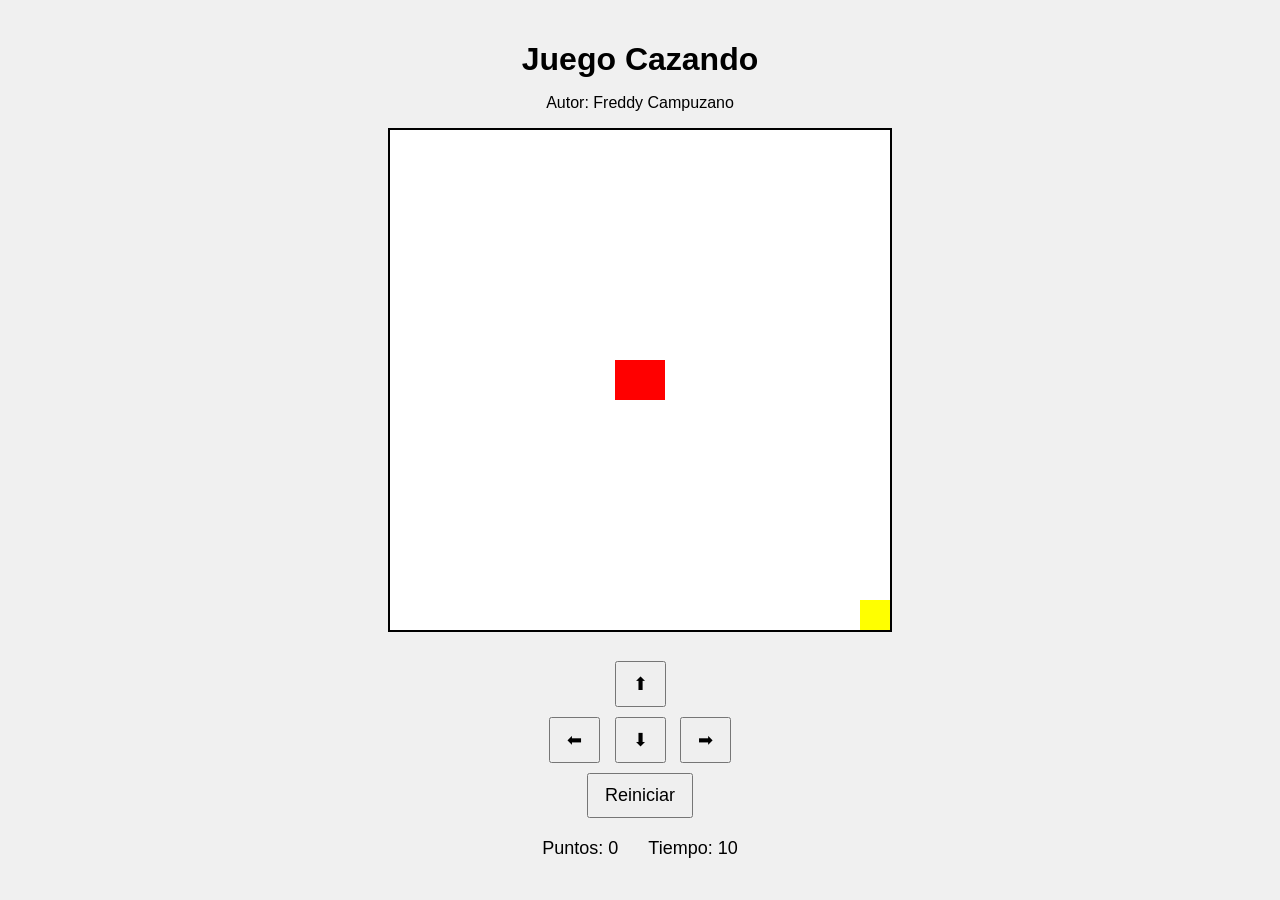
==== index.html @ cdc03d78 "actualizacion a index.html" ====
<!DOCTYPE html>
<html>
<head>
  <title>Juego Cazando</title>
  <link rel="stylesheet" href="cazando.css">
  <script src="utilitarios.js"></script>
</head>
<body onload="iniciarJuego();">

  <h1>Juego Cazando</h1>
  <p>Autor: Freddy Campuzano</p>
  <canvas id="areaJuego" width="500" height="500"></canvas>

  <div class="controles">
    <button onclick="moverArriba()">⬆</button>
    <br>
    <button onclick="moverIzquierda()">⬅</button>
    <button onclick="moverAbajo()">⬇</button>
    <button onclick="moverDerecha()">➡</button>
    <br>
    <button onclick="reiniciarJuego()">Reiniciar</button>
  </div>


  <div class="panel">
    <span>Puntos: <span id="puntos">0</span></span>
    <span>Tiempo: <span id="tiempo">10</span></span>
  </div>

  <p id="mensaje"></p>

  <script src="cazando.js"></script>
</body>
</html>
---- cazando.css ----
body {
  text-align: center;
  font-family: Arial, sans-serif;
  background: #f0f0f0;
  margin: 0;
  padding: 20px;
}

h1 {
  margin-bottom: 5px;
}

.panel {
  margin: 15px 0;
  font-size: 18px;
  display: flex;
  justify-content: center;
  gap: 30px;
}

canvas {
  background: white;
  border: 2px solid black;
}

.controles {
  margin-top: 20px;
}

button {
  margin: 5px;
  padding: 10px 16px;
  font-size: 18px;
  cursor: pointer;
}

#mensaje {
  font-size: 20px;
  font-weight: bold;
  color: darkred;
  margin-top: 15px;
}
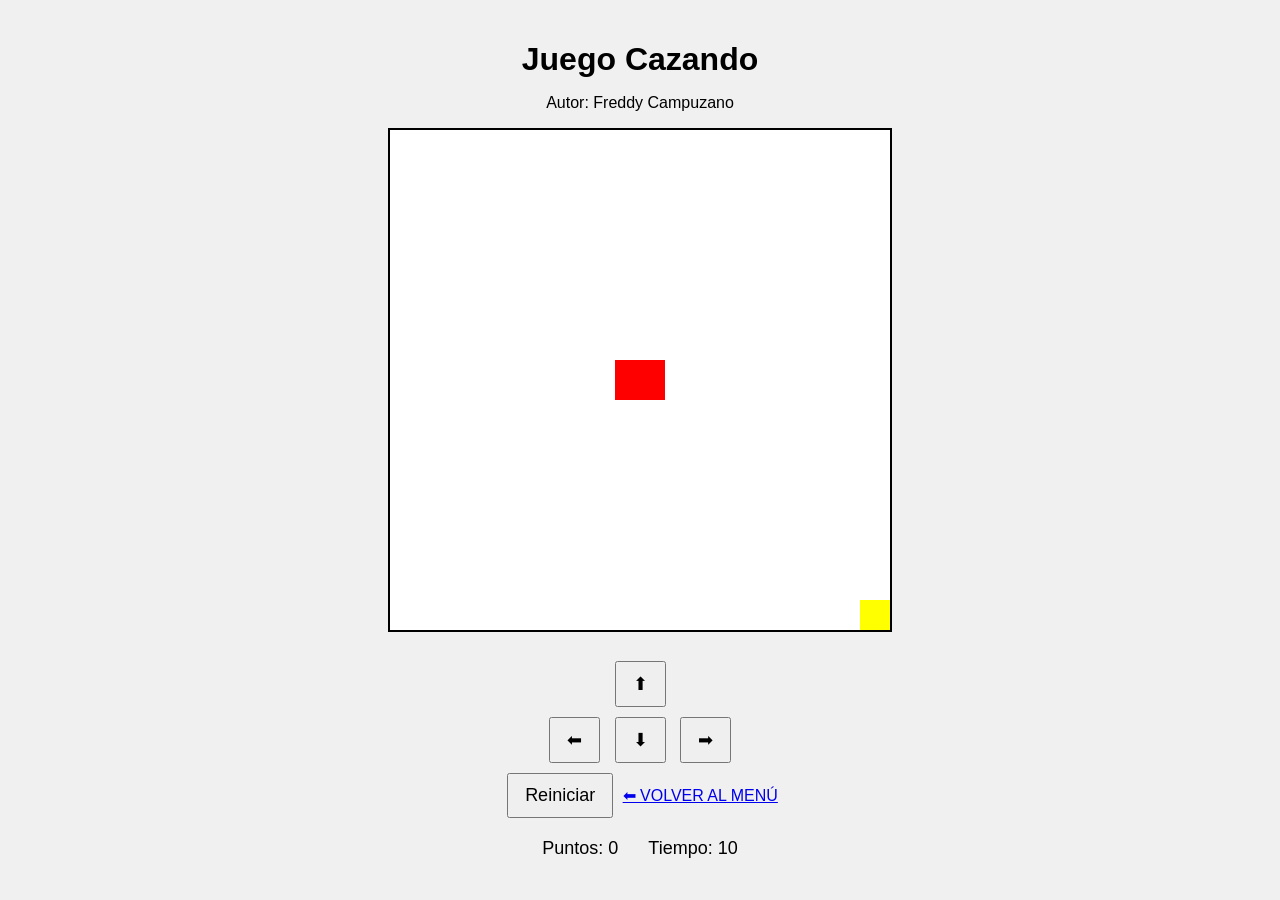
==== commit e7a148a6: "regresar menu" ====
--- a/index.html
+++ b/index.html
@@ -19,6 +19,9 @@
     <button onclick="moverDerecha()">➡</button>
     <br>
     <button onclick="reiniciarJuego()">Reiniciar</button>
+    <a href="https://TU-MENU-REAL.vercel.app" class="botonMenu">
+    ⬅ VOLVER AL MENÚ
+    </a>
   </div>
 
 
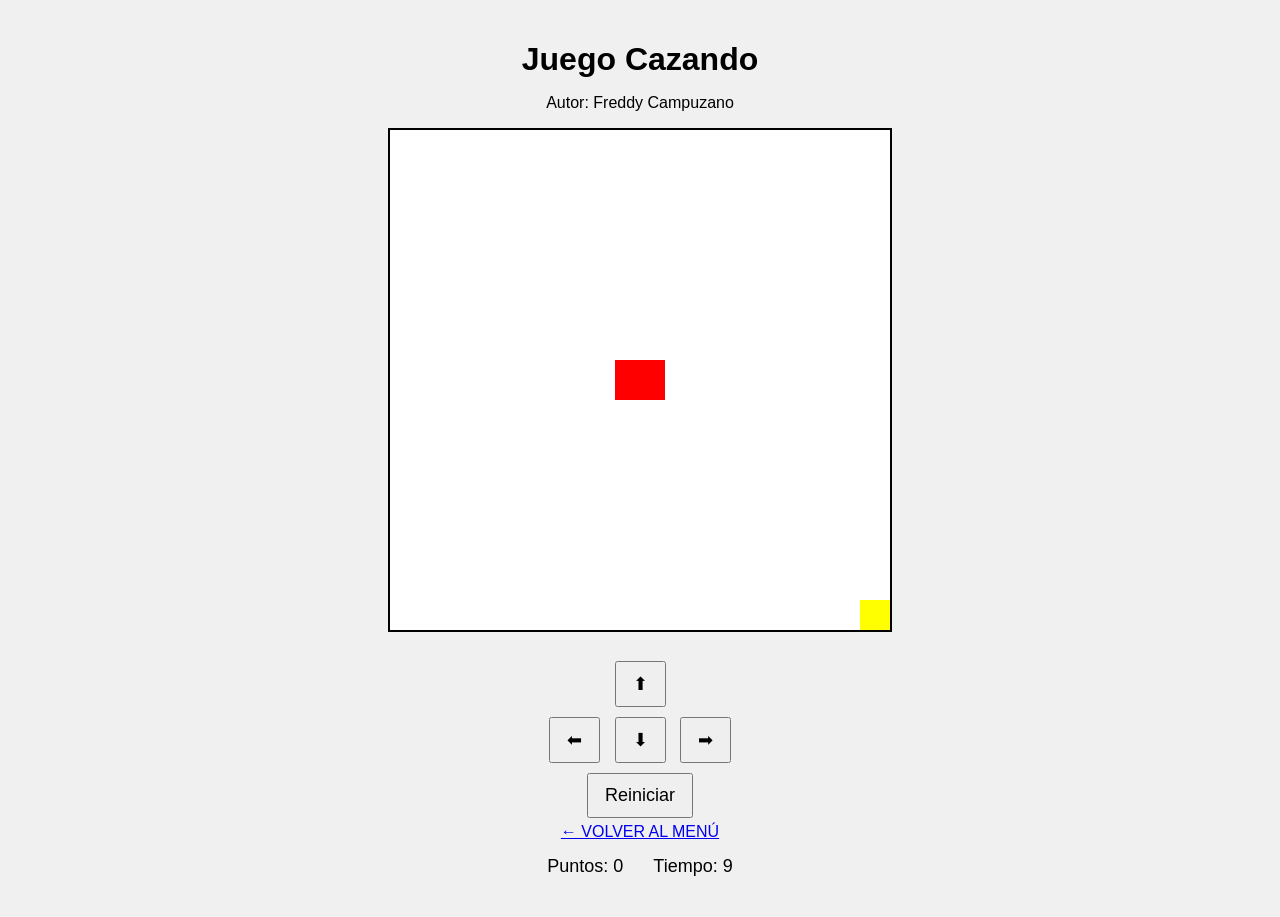
==== commit 17d1916e: "actulizacion" ====
--- a/index.html
+++ b/index.html
@@ -19,12 +19,12 @@
     <button onclick="moverDerecha()">➡</button>
     <br>
     <button onclick="reiniciarJuego()">Reiniciar</button>
-    <a href="https://TU-MENU-REAL.vercel.app" class="botonMenu">
-    ⬅ VOLVER AL MENÚ
+  </div>
+  <div class="volverMenu">
+    <a href="https://TU-MENU.vercel.app" class="botonMenu">
+        ← VOLVER AL MENÚ
     </a>
   </div>
-
-
   <div class="panel">
     <span>Puntos: <span id="puntos">0</span></span>
     <span>Tiempo: <span id="tiempo">10</span></span>
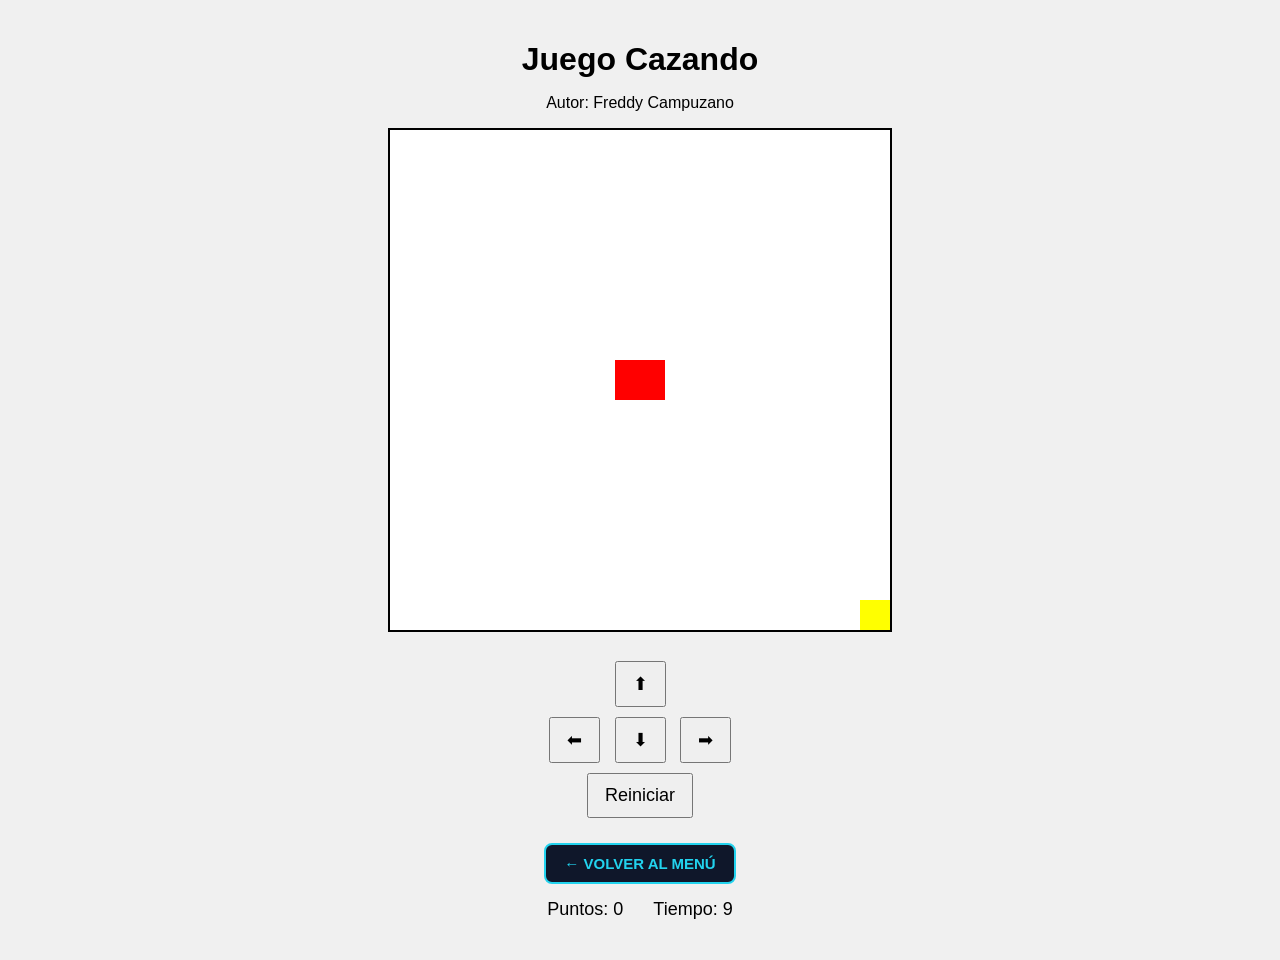
==== commit fdd7fdd3: "nueva actualizacion" ====
--- a/index.html
+++ b/index.html
@@ -21,7 +21,7 @@
     <button onclick="reiniciarJuego()">Reiniciar</button>
   </div>
   <div class="volverMenu">
-    <a href="https://TU-MENU.vercel.app" class="botonMenu">
+    <a href="https://menu-u7oc.vercel.app/" class="botonMenu">
         ← VOLVER AL MENÚ
     </a>
   </div>
--- a/cazando.css
+++ b/cazando.css
@@ -39,4 +39,28 @@
   font-weight: bold;
   color: darkred;
   margin-top: 15px;
+}
+.volverMenu{
+    display:flex;
+    justify-content:center;
+    margin-top:20px;
+}
+
+.botonMenu{
+    display:inline-block;
+    padding:10px 18px;
+    background-color:#0f172a;
+    color:#22d3ee;
+    border:2px solid #22d3ee;
+    border-radius:8px;
+    text-decoration:none;
+    font-weight:bold;
+    font-size:15px;
+    transition:0.2s;
+}
+
+.botonMenu:hover{
+    background-color:#22d3ee;
+    color:#020617;
+    transform:scale(1.05);
 }
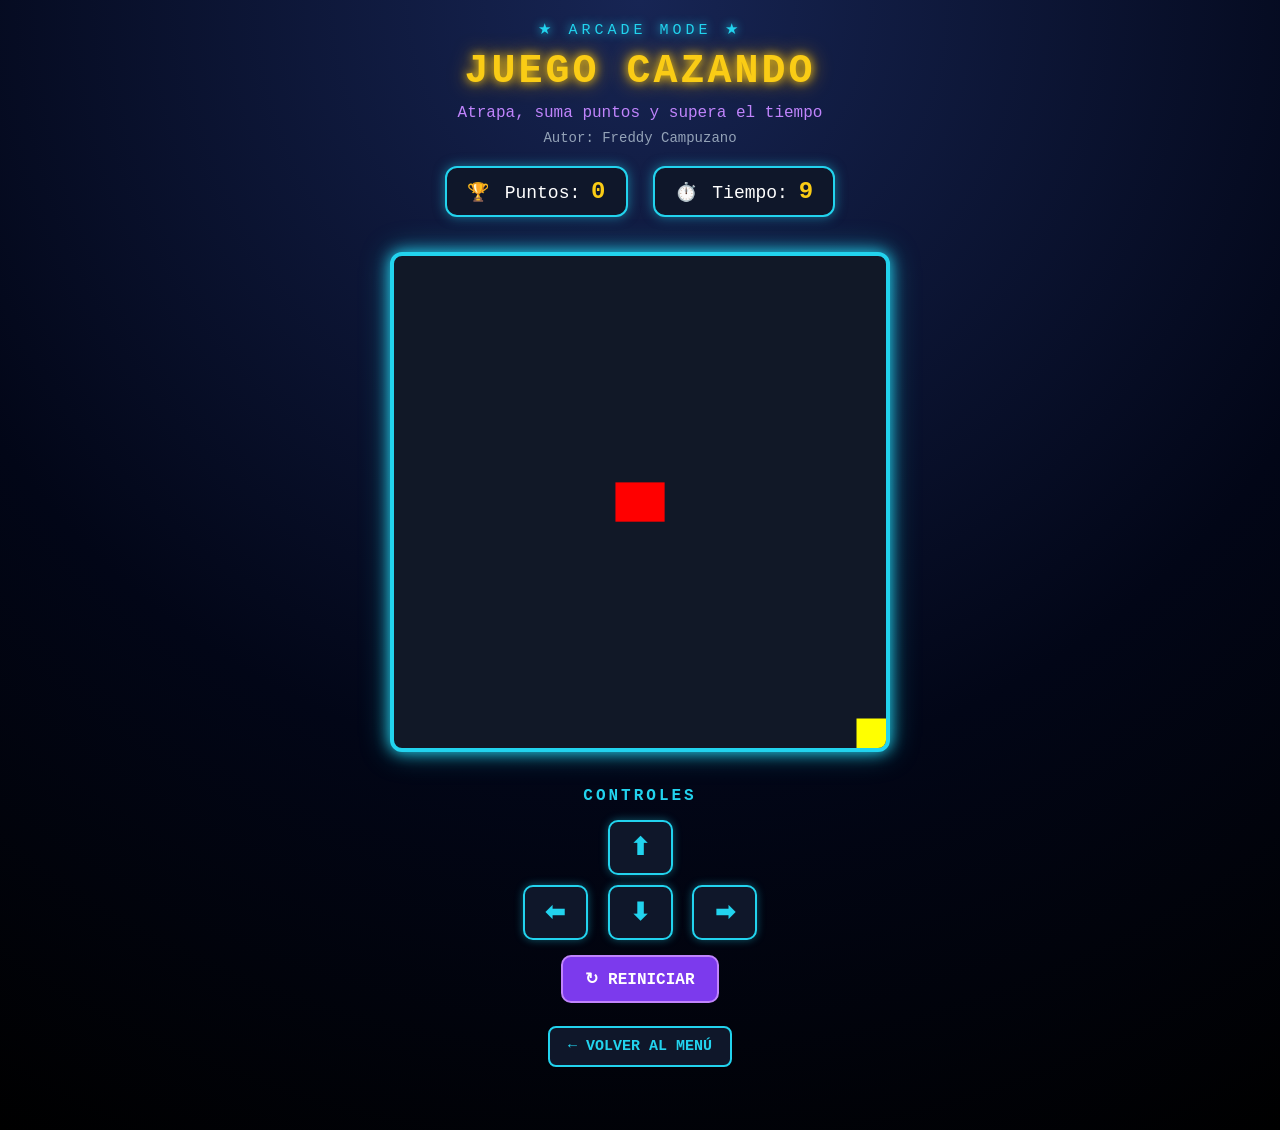
==== commit 526843fb: "diseño y mejora del juego cazando" ====
--- a/index.html
+++ b/index.html
@@ -1,37 +1,75 @@
 <!DOCTYPE html>
 <html>
+
 <head>
   <title>Juego Cazando</title>
   <link rel="stylesheet" href="cazando.css">
   <script src="utilitarios.js"></script>
 </head>
+
 <body onload="iniciarJuego();">
 
-  <h1>Juego Cazando</h1>
-  <p>Autor: Freddy Campuzano</p>
-  <canvas id="areaJuego" width="500" height="500"></canvas>
+  <div class="contenedor">
 
-  <div class="controles">
-    <button onclick="moverArriba()">⬆</button>
-    <br>
-    <button onclick="moverIzquierda()">⬅</button>
-    <button onclick="moverAbajo()">⬇</button>
-    <button onclick="moverDerecha()">➡</button>
-    <br>
-    <button onclick="reiniciarJuego()">Reiniciar</button>
-  </div>
-  <div class="volverMenu">
-    <a href="https://menu-u7oc.vercel.app/" class="botonMenu">
+    <header class="encabezado">
+      <p class="modoArcade">★ ARCADE MODE ★</p>
+      <h1>JUEGO CAZANDO</h1>
+      <p class="subtitulo">Atrapa, suma puntos y supera el tiempo</p>
+      <p class="autor">Autor: Freddy Campuzano</p>
+    </header>
+
+    <div class="panel">
+      <div class="datoPanel">
+        <span class="iconoPanel">🏆</span>
+        <span>Puntos:</span>
+        <span id="puntos">0</span>
+      </div>
+
+      <div class="datoPanel">
+        <span class="iconoPanel">⏱️</span>
+        <span>Tiempo:</span>
+        <span id="tiempo">10</span>
+      </div>
+    </div>
+
+    <div class="zonaJuego">
+      <canvas id="areaJuego" width="500" height="500"></canvas>
+    </div>
+
+    <p class="tituloControles">CONTROLES</p>
+
+    <div class="controles">
+
+      <button class="botonMovimiento" onclick="moverArriba()">⬆</button>
+
+      <br>
+
+      <button class="botonMovimiento" onclick="moverIzquierda()">⬅</button>
+
+      <button class="botonMovimiento" onclick="moverAbajo()">⬇</button>
+
+      <button class="botonMovimiento" onclick="moverDerecha()">➡</button>
+
+      <br>
+
+      <button class="botonReiniciar" onclick="reiniciarJuego()">
+        ↻ REINICIAR
+      </button>
+
+    </div>
+
+    <div class="volverMenu">
+      <a href="https://menu-u7oc.vercel.app/" class="botonMenu">
         ← VOLVER AL MENÚ
-    </a>
-  </div>
-  <div class="panel">
-    <span>Puntos: <span id="puntos">0</span></span>
-    <span>Tiempo: <span id="tiempo">10</span></span>
+      </a>
+    </div>
+
+    <p id="mensaje"></p>
+
   </div>
 
-  <p id="mensaje"></p>
+  <script src="cazando.js"></script>
 
-  <script src="cazando.js"></script>
 </body>
+
 </html>
--- a/cazando.css
+++ b/cazando.css
@@ -1,49 +1,157 @@
-body {
-  text-align: center;
-  font-family: Arial, sans-serif;
-  background: #f0f0f0;
-  margin: 0;
-  padding: 20px;
-}
-
-h1 {
-  margin-bottom: 5px;
-}
-
-.panel {
-  margin: 15px 0;
-  font-size: 18px;
-  display: flex;
-  justify-content: center;
-  gap: 30px;
-}
-
-canvas {
-  background: white;
-  border: 2px solid black;
-}
-
-.controles {
-  margin-top: 20px;
-}
-
-button {
-  margin: 5px;
-  padding: 10px 16px;
-  font-size: 18px;
-  cursor: pointer;
-}
-
-#mensaje {
-  font-size: 20px;
-  font-weight: bold;
-  color: darkred;
-  margin-top: 15px;
-}
+*{
+    margin:0;
+    padding:0;
+    box-sizing:border-box;
+}
+
+body{
+    text-align:center;
+    font-family:"Courier New", monospace;
+    background:radial-gradient(circle at top,#172554 0%,#020617 60%,#000000 100%);
+    color:white;
+    min-height:100vh;
+    padding:20px;
+}
+
+.contenedor{
+    max-width:800px;
+    margin:0 auto;
+}
+
+.encabezado{
+    margin-bottom:20px;
+}
+
+.modoArcade{
+    color:#22d3ee;
+    letter-spacing:4px;
+    font-size:15px;
+    text-shadow:0 0 10px #22d3ee;
+}
+
+h1{
+    color:#facc15;
+    margin:10px 0;
+    font-size:40px;
+    letter-spacing:3px;
+    text-shadow:0 0 10px #facc15,0 0 20px #ca8a04;
+}
+
+.subtitulo{
+    color:#c084fc;
+    margin-bottom:8px;
+}
+
+.autor{
+    color:#94a3b8;
+    font-size:14px;
+}
+
+.panel{
+    margin:20px 0;
+    display:flex;
+    justify-content:center;
+    gap:25px;
+    flex-wrap:wrap;
+}
+
+.datoPanel{
+    background-color:#0f172a;
+    border:2px solid #22d3ee;
+    border-radius:12px;
+    padding:10px 20px;
+    box-shadow:0 0 12px rgba(34,211,238,0.5);
+    font-size:18px;
+}
+
+.iconoPanel{
+    margin-right:5px;
+}
+
+#puntos,
+#tiempo{
+    color:#facc15;
+    font-size:24px;
+    font-weight:bold;
+}
+
+.zonaJuego{
+    display:flex;
+    justify-content:center;
+}
+
+canvas{
+    background-color:#111827;
+    border:4px solid #22d3ee;
+    border-radius:12px;
+    display:block;
+    margin:15px auto;
+    width:100%;
+    max-width:500px;
+    height:auto;
+    box-shadow:0 0 15px #22d3ee,0 0 30px rgba(34,211,238,0.4);
+}
+
+.tituloControles{
+    color:#22d3ee;
+    letter-spacing:3px;
+    margin-top:20px;
+    font-weight:bold;
+}
+
+.controles{
+    margin-top:10px;
+}
+
+button{
+    margin:5px;
+    cursor:pointer;
+    font-family:"Courier New", monospace;
+    font-weight:bold;
+    transition:0.2s;
+}
+
+.botonMovimiento{
+    width:65px;
+    height:55px;
+    font-size:24px;
+    background-color:#0f172a;
+    color:#22d3ee;
+    border:2px solid #22d3ee;
+    border-radius:10px;
+    box-shadow:0 0 8px rgba(34,211,238,0.4);
+}
+
+.botonMovimiento:hover{
+    background-color:#22d3ee;
+    color:#020617;
+    transform:scale(1.08);
+}
+
+.botonMovimiento:active{
+    transform:scale(0.95);
+}
+
+.botonReiniciar{
+    margin-top:10px;
+    padding:12px 22px;
+    font-size:16px;
+    background-color:#7c3aed;
+    color:white;
+    border:2px solid #c084fc;
+    border-radius:10px;
+}
+
+.botonReiniciar:hover{
+    background-color:#c084fc;
+    color:#020617;
+    transform:scale(1.05);
+}
+
 .volverMenu{
     display:flex;
     justify-content:center;
-    margin-top:20px;
+    margin-top:18px;
 }
 
 .botonMenu{
@@ -63,4 +171,36 @@
     background-color:#22d3ee;
     color:#020617;
     transform:scale(1.05);
+}
+
+#mensaje{
+    font-size:20px;
+    font-weight:bold;
+    color:#fb7185;
+    margin-top:18px;
+    min-height:25px;
+}
+
+@media(max-width:600px){
+    body{
+        padding:10px;
+    }
+
+    h1{
+        font-size:30px;
+    }
+
+    .panel{
+        gap:10px;
+    }
+
+    .datoPanel{
+        padding:8px 14px;
+        font-size:15px;
+    }
+
+    .botonMovimiento{
+        width:60px;
+        height:52px;
+    }
 }
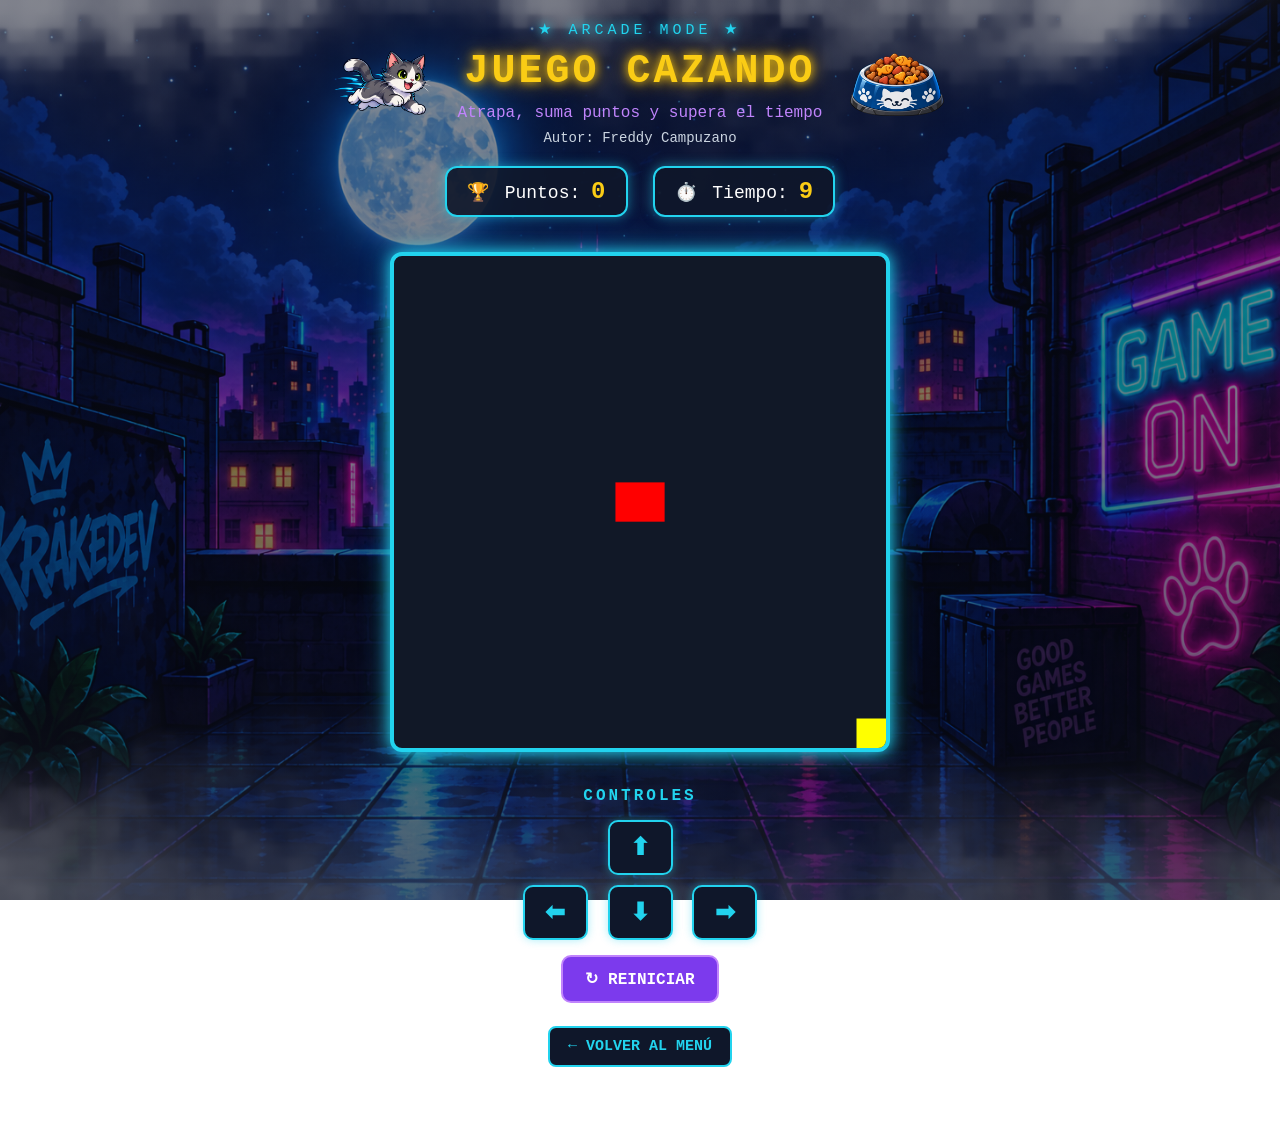
==== commit 16982524: "mejora del juego en diesño" ====
--- a/index.html
+++ b/index.html
@@ -1,75 +1,52 @@
 <!DOCTYPE html>
 <html>
-
 <head>
   <title>Juego Cazando</title>
   <link rel="stylesheet" href="cazando.css">
   <script src="utilitarios.js"></script>
 </head>
-
 <body onload="iniciarJuego();">
-
   <div class="contenedor">
-
     <header class="encabezado">
-      <p class="modoArcade">★ ARCADE MODE ★</p>
-      <h1>JUEGO CAZANDO</h1>
-      <p class="subtitulo">Atrapa, suma puntos y supera el tiempo</p>
-      <p class="autor">Autor: Freddy Campuzano</p>
+      <img src="gato.png" class="imagenDecorativa" alt="Gato">
+      <div class="datosEncabezado">
+        <p class="modoArcade">★ ARCADE MODE ★</p>
+        <h1>JUEGO CAZANDO</h1>
+        <p class="subtitulo">Atrapa, suma puntos y supera el tiempo</p>
+        <p class="autor">Autor: Freddy Campuzano</p>
+      </div>
+      <img src="comida.png" class="imagenDecorativa" alt="Comida">
     </header>
-
     <div class="panel">
       <div class="datoPanel">
         <span class="iconoPanel">🏆</span>
         <span>Puntos:</span>
         <span id="puntos">0</span>
       </div>
-
       <div class="datoPanel">
         <span class="iconoPanel">⏱️</span>
         <span>Tiempo:</span>
         <span id="tiempo">10</span>
       </div>
     </div>
-
     <div class="zonaJuego">
       <canvas id="areaJuego" width="500" height="500"></canvas>
     </div>
-
     <p class="tituloControles">CONTROLES</p>
-
     <div class="controles">
-
       <button class="botonMovimiento" onclick="moverArriba()">⬆</button>
-
       <br>
-
       <button class="botonMovimiento" onclick="moverIzquierda()">⬅</button>
-
       <button class="botonMovimiento" onclick="moverAbajo()">⬇</button>
-
       <button class="botonMovimiento" onclick="moverDerecha()">➡</button>
-
       <br>
-
-      <button class="botonReiniciar" onclick="reiniciarJuego()">
-        ↻ REINICIAR
-      </button>
-
+      <button class="botonReiniciar" onclick="reiniciarJuego()">↻ REINICIAR</button>
     </div>
-
     <div class="volverMenu">
-      <a href="https://menu-u7oc.vercel.app/" class="botonMenu">
-        ← VOLVER AL MENÚ
-      </a>
+      <a href="https://menu-u7oc.vercel.app/" class="botonMenu">← VOLVER AL MENÚ</a>
     </div>
-
     <p id="mensaje"></p>
-
   </div>
-
   <script src="cazando.js"></script>
-
 </body>
-
 </html>
--- a/cazando.css
+++ b/cazando.css
@@ -1,206 +1,209 @@
 *{
-    margin:0;
-    padding:0;
-    box-sizing:border-box;
-}
-
+  margin:0;
+  padding:0;
+  box-sizing:border-box;
+}
 body{
-    text-align:center;
-    font-family:"Courier New", monospace;
-    background:radial-gradient(circle at top,#172554 0%,#020617 60%,#000000 100%);
-    color:white;
-    min-height:100vh;
-    padding:20px;
-}
-
+  text-align:center;
+  font-family:"Courier New",monospace;
+  background-image:linear-gradient(rgba(2,6,23,0.45),rgba(2,6,23,0.60)),url("fondoCazando.png");
+  background-size:cover;
+  background-position:center;
+  background-attachment:fixed;
+  background-repeat:no-repeat;
+  color:white;
+  min-height:100vh;
+  padding:20px;
+}
 .contenedor{
-    max-width:800px;
-    margin:0 auto;
-}
-
+  max-width:800px;
+  margin:0 auto;
+}
 .encabezado{
-    margin-bottom:20px;
-}
-
+  display:flex;
+  justify-content:center;
+  align-items:center;
+  gap:25px;
+  margin-bottom:20px;
+}
+.datosEncabezado{
+  text-align:center;
+}
+.imagenDecorativa{
+  width:100px;
+  height:100px;
+  object-fit:contain;
+  transition:0.3s;
+}
+.imagenDecorativa:hover{
+  transform:scale(1.12);
+}
 .modoArcade{
-    color:#22d3ee;
-    letter-spacing:4px;
+  color:#22d3ee;
+  letter-spacing:4px;
+  font-size:15px;
+  text-shadow:0 0 10px #22d3ee;
+}
+h1{
+  color:#facc15;
+  margin:10px 0;
+  font-size:40px;
+  letter-spacing:3px;
+  text-shadow:0 0 10px #facc15,0 0 20px #ca8a04;
+}
+.subtitulo{
+  color:#c084fc;
+  margin-bottom:8px;
+}
+.autor{
+  color:#cbd5e1;
+  font-size:14px;
+}
+.panel{
+  margin:20px 0;
+  display:flex;
+  justify-content:center;
+  gap:25px;
+  flex-wrap:wrap;
+}
+.datoPanel{
+  background-color:rgba(15,23,42,0.90);
+  border:2px solid #22d3ee;
+  border-radius:12px;
+  padding:10px 20px;
+  box-shadow:0 0 12px rgba(34,211,238,0.5);
+  font-size:18px;
+}
+.iconoPanel{
+  margin-right:5px;
+}
+#puntos,#tiempo{
+  color:#facc15;
+  font-size:24px;
+  font-weight:bold;
+}
+.zonaJuego{
+  display:flex;
+  justify-content:center;
+}
+canvas{
+  background-color:#111827;
+  border:4px solid #22d3ee;
+  border-radius:12px;
+  display:block;
+  margin:15px auto;
+  width:100%;
+  max-width:500px;
+  height:auto;
+  box-shadow:0 0 15px #22d3ee,0 0 30px rgba(34,211,238,0.4);
+}
+.tituloControles{
+  color:#22d3ee;
+  letter-spacing:3px;
+  margin-top:20px;
+  font-weight:bold;
+}
+.controles{
+  margin-top:10px;
+}
+button{
+  margin:5px;
+  cursor:pointer;
+  font-family:"Courier New",monospace;
+  font-weight:bold;
+  transition:0.2s;
+}
+.botonMovimiento{
+  width:65px;
+  height:55px;
+  font-size:24px;
+  background-color:#0f172a;
+  color:#22d3ee;
+  border:2px solid #22d3ee;
+  border-radius:10px;
+  box-shadow:0 0 8px rgba(34,211,238,0.4);
+}
+.botonMovimiento:hover{
+  background-color:#22d3ee;
+  color:#020617;
+  transform:scale(1.08);
+}
+.botonMovimiento:active{
+  transform:scale(0.95);
+}
+.botonReiniciar{
+  margin-top:10px;
+  padding:12px 22px;
+  font-size:16px;
+  background-color:#7c3aed;
+  color:white;
+  border:2px solid #c084fc;
+  border-radius:10px;
+}
+.botonReiniciar:hover{
+  background-color:#c084fc;
+  color:#020617;
+  transform:scale(1.05);
+}
+.volverMenu{
+  display:flex;
+  justify-content:center;
+  margin-top:18px;
+}
+.botonMenu{
+  display:inline-block;
+  padding:10px 18px;
+  background-color:#0f172a;
+  color:#22d3ee;
+  border:2px solid #22d3ee;
+  border-radius:8px;
+  text-decoration:none;
+  font-weight:bold;
+  font-size:15px;
+  transition:0.2s;
+}
+.botonMenu:hover{
+  background-color:#22d3ee;
+  color:#020617;
+  transform:scale(1.05);
+}
+#mensaje{
+  font-size:20px;
+  font-weight:bold;
+  color:#fb7185;
+  margin-top:18px;
+  min-height:25px;
+}
+@media(max-width:600px){
+  body{
+    padding:10px;
+  }
+  .encabezado{
+    gap:8px;
+  }
+  .imagenDecorativa{
+    width:65px;
+    height:65px;
+  }
+  h1{
+    font-size:26px;
+  }
+  .modoArcade{
+    font-size:12px;
+    letter-spacing:2px;
+  }
+  .subtitulo{
+    font-size:13px;
+  }
+  .panel{
+    gap:10px;
+  }
+  .datoPanel{
+    padding:8px 14px;
     font-size:15px;
-    text-shadow:0 0 10px #22d3ee;
-}
-
-h1{
-    color:#facc15;
-    margin:10px 0;
-    font-size:40px;
-    letter-spacing:3px;
-    text-shadow:0 0 10px #facc15,0 0 20px #ca8a04;
-}
-
-.subtitulo{
-    color:#c084fc;
-    margin-bottom:8px;
-}
-
-.autor{
-    color:#94a3b8;
-    font-size:14px;
-}
-
-.panel{
-    margin:20px 0;
-    display:flex;
-    justify-content:center;
-    gap:25px;
-    flex-wrap:wrap;
-}
-
-.datoPanel{
-    background-color:#0f172a;
-    border:2px solid #22d3ee;
-    border-radius:12px;
-    padding:10px 20px;
-    box-shadow:0 0 12px rgba(34,211,238,0.5);
-    font-size:18px;
-}
-
-.iconoPanel{
-    margin-right:5px;
-}
-
-#puntos,
-#tiempo{
-    color:#facc15;
-    font-size:24px;
-    font-weight:bold;
-}
-
-.zonaJuego{
-    display:flex;
-    justify-content:center;
-}
-
-canvas{
-    background-color:#111827;
-    border:4px solid #22d3ee;
-    border-radius:12px;
-    display:block;
-    margin:15px auto;
-    width:100%;
-    max-width:500px;
-    height:auto;
-    box-shadow:0 0 15px #22d3ee,0 0 30px rgba(34,211,238,0.4);
-}
-
-.tituloControles{
-    color:#22d3ee;
-    letter-spacing:3px;
-    margin-top:20px;
-    font-weight:bold;
-}
-
-.controles{
-    margin-top:10px;
-}
-
-button{
-    margin:5px;
-    cursor:pointer;
-    font-family:"Courier New", monospace;
-    font-weight:bold;
-    transition:0.2s;
-}
-
-.botonMovimiento{
-    width:65px;
-    height:55px;
-    font-size:24px;
-    background-color:#0f172a;
-    color:#22d3ee;
-    border:2px solid #22d3ee;
-    border-radius:10px;
-    box-shadow:0 0 8px rgba(34,211,238,0.4);
-}
-
-.botonMovimiento:hover{
-    background-color:#22d3ee;
-    color:#020617;
-    transform:scale(1.08);
-}
-
-.botonMovimiento:active{
-    transform:scale(0.95);
-}
-
-.botonReiniciar{
-    margin-top:10px;
-    padding:12px 22px;
-    font-size:16px;
-    background-color:#7c3aed;
-    color:white;
-    border:2px solid #c084fc;
-    border-radius:10px;
-}
-
-.botonReiniciar:hover{
-    background-color:#c084fc;
-    color:#020617;
-    transform:scale(1.05);
-}
-
-.volverMenu{
-    display:flex;
-    justify-content:center;
-    margin-top:18px;
-}
-
-.botonMenu{
-    display:inline-block;
-    padding:10px 18px;
-    background-color:#0f172a;
-    color:#22d3ee;
-    border:2px solid #22d3ee;
-    border-radius:8px;
-    text-decoration:none;
-    font-weight:bold;
-    font-size:15px;
-    transition:0.2s;
-}
-
-.botonMenu:hover{
-    background-color:#22d3ee;
-    color:#020617;
-    transform:scale(1.05);
-}
-
-#mensaje{
-    font-size:20px;
-    font-weight:bold;
-    color:#fb7185;
-    margin-top:18px;
-    min-height:25px;
-}
-
-@media(max-width:600px){
-    body{
-        padding:10px;
-    }
-
-    h1{
-        font-size:30px;
-    }
-
-    .panel{
-        gap:10px;
-    }
-
-    .datoPanel{
-        padding:8px 14px;
-        font-size:15px;
-    }
-
-    .botonMovimiento{
-        width:60px;
-        height:52px;
-    }
+  }
+  .botonMovimiento{
+    width:60px;
+    height:52px;
+  }
 }
